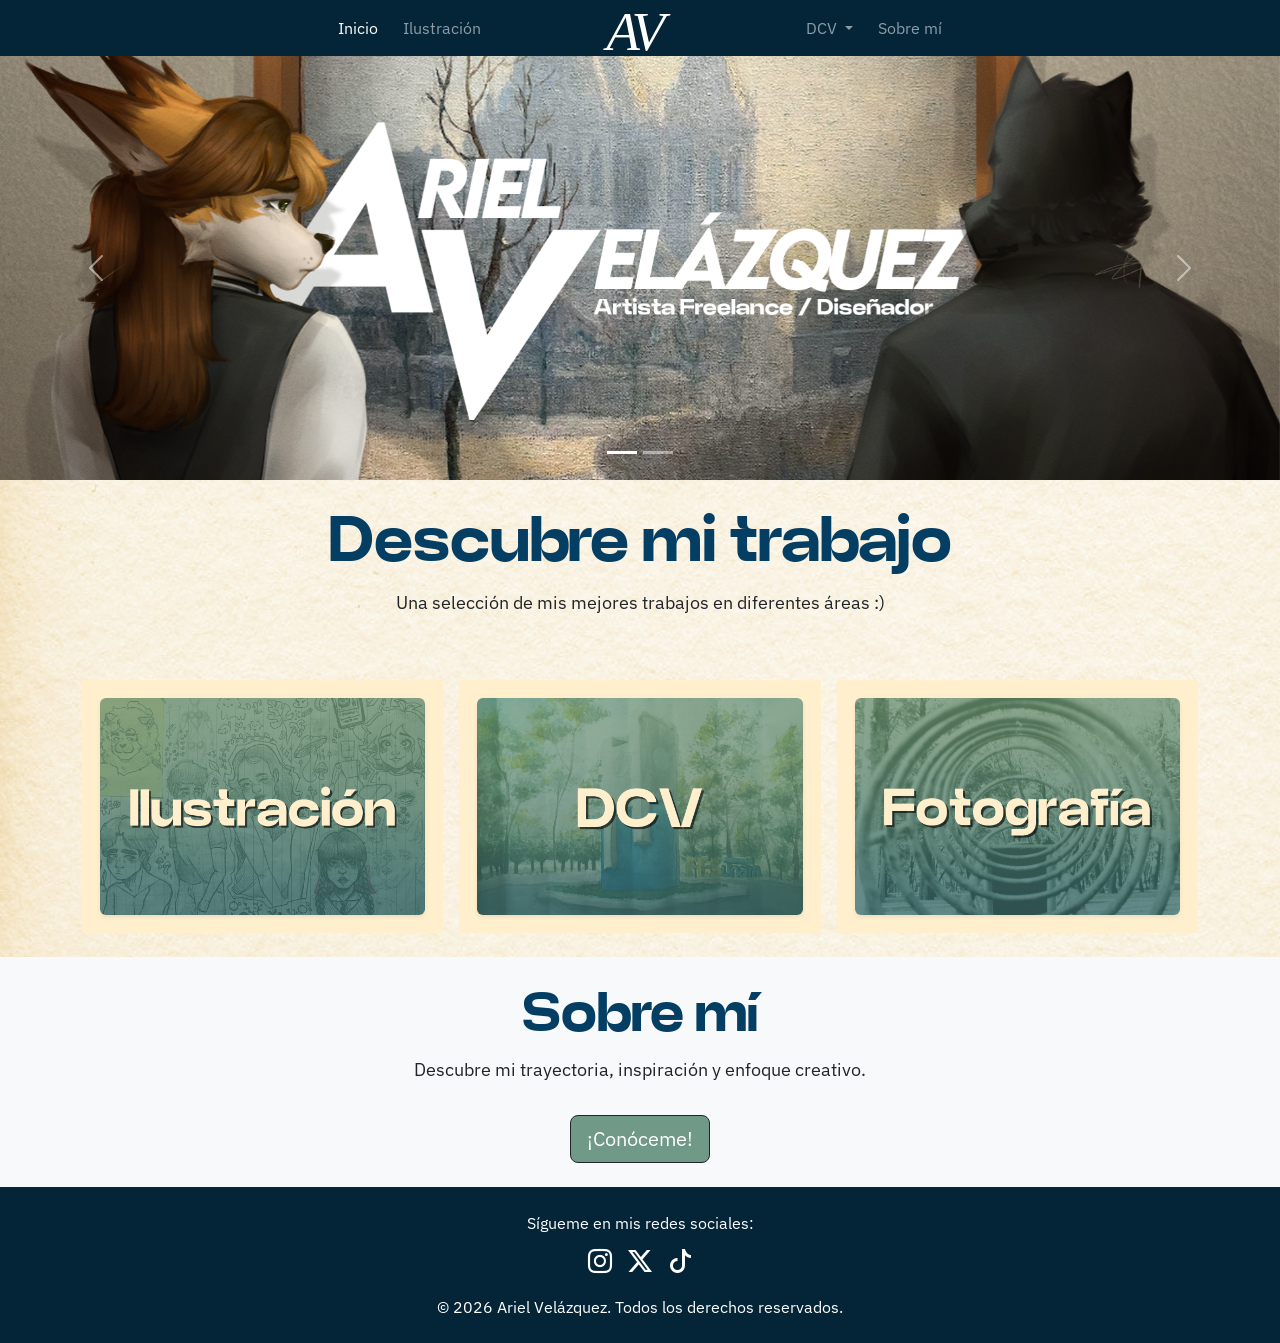
==== index.html @ 0bf0934d "first commit" ====
<!DOCTYPE html>
<html lang="en">
<head>
    <meta charset="UTF-8">
    <meta name="viewport" content="width=device-width, initial-scale=1.0">
    <title>index</title>
    <link rel="stylesheet" href="CSS/bootstrap.min.css">
    <link rel="stylesheet" href="CSS/STyle.css">
    <link rel="stylesheet" href="https://cdn.jsdelivr.net/npm/bootstrap-icons@1.11.1/font/bootstrap-icons.min.css">
    <script src="JS/bootstrap.bundle.min.js"></script>
</head>
<body class="background-image">

   <!-- Barra de navegación -->     

    <nav class="navbar navbar-expand-lg navbar-dark navcolor Contenido">
  <div class="container-fluid">
    <button class="navbar-toggler order-1" type="button" data-bs-toggle="collapse" data-bs-target="#navbarSupportedContent" aria-controls="navbarSupportedContent" aria-expanded="false" aria-label="Toggle navigation">
      <span class="navbar-toggler-icon"></span>
    </button>
    <a class="navbar-brand centered-brand" href="index.html">
      <img src="IMG/log00.svg" alt="Ariel Velázquez" class="navbar-logo">
    </a>
    <div class="collapse navbar-collapse w-100 order-2" id="navbarSupportedContent">
      <ul class="navbar-nav me-auto mb-2 mb-lg-0">
        <li class="nav-item">
          <a class="nav-link active" aria-current="page" href="index.html">Inicio</a>
        </li>
        <li class="nav-item">
          <a class="nav-link" href="Ilustración.html">Ilustración</a>
        </li>
      </ul>
      <ul class="navbar-nav ms-auto mb-2 mb-lg-0">
        <li class="nav-item dropdown">
          <a class="nav-link dropdown-toggle" href="#" role="button" data-bs-toggle="dropdown" aria-expanded="false">
            DCV
          </a>
          <ul class="dropdown-menu dropdown-menu-end">
            <li><a class="dropdown-item" href="TrabajosDCV.html">Trabajos</a></li>
            <li><a class="dropdown-item" href="Fotografía.html">Fotografía</a></li>
          </ul>
        </li>
        <li class="nav-item">
          <a class="nav-link" href="SobreMi.html">Sobre mí</a>
        </li>
      </ul>
    </div>
  </div>
</nav>

<!--Carrusel-->
<div id="carouselExampleIndicators" class="carousel slide" data-bs-ride="true">
  <div class="carousel-indicators">
    <button type="button" data-bs-target="#carouselExampleIndicators" data-bs-slide-to="0" class="active" aria-current="true" aria-label="Slide 1"></button>
    <button type="button" data-bs-target="#carouselExampleIndicators" data-bs-slide-to="1" aria-label="Slide 2"></button>
  </div>
  <div class="carousel-inner">
    <div class="carousel-item active">
      <img src="IMG/Banner2.png" class="d-block w-100" alt="...">
    </div>
    <div class="carousel-item">
      <img src="IMG/Banner.png" class="d-block w-100" alt="...">
    </div>
  </div>
  <button class="carousel-control-prev" type="button" data-bs-target="#carouselExampleIndicators" data-bs-slide="prev">
    <span class="carousel-control-prev-icon" aria-hidden="true"></span>
    <span class="visually-hidden">Previous</span>
  </button>
  <button class="carousel-control-next" type="button" data-bs-target="#carouselExampleIndicators" data-bs-slide="next">
    <span class="carousel-control-next-icon" aria-hidden="true"></span>
    <span class="visually-hidden">Next</span>
  </button>
</div>

<!--COntenido -->

<div class="container text-center py-4">
  <h1 class="Titulos display-3">Descubre mi trabajo</h1>
  <p class="contenido-big">Una selección de mis mejores trabajos en diferentes áreas :)</p>
</div>

<section class="container py-4">
  <div class="row g-3 justify-content-center">
    <div class="col-12 col-md-4">
      <a href="Ilustración.html" class="feature-card d-flex flex-column align-items-center text-center h-100" role="button">
        <img src="IMG/ilus.png" class="img-fluid rounded shadow-sm" alt="Ilustración">
      </a>
    </div>
    <div class="col-12 col-md-4">
      <a href="TrabajosDCV.html" class="feature-card d-flex flex-column align-items-center text-center h-100" role="button">
        <img src="IMG/DCV.png" class="img-fluid rounded shadow-sm" alt="DCV">
      </a> 
    </div>
    <div class="col-12 col-md-4">
      <a href="Fotografía.html" class="feature-card d-flex flex-column align-items-center text-center h-100" role="button">
        <img src="IMG/foto.png" class="img-fluid rounded shadow-sm" alt="Fotografía">
      </a>
    </div>
  </div>
</section>

<!--sección chiquita del about me/contacto-->
<section class="bg-light py-4">
  <div class="container text-center">
    <h1 class="Titulos display-4">Sobre mí</h1>
    <p class="contenido-big">Descubre mi trayectoria, inspiración y enfoque creativo.</p>
    <a href="SobreMi.html" class="btn btn-lg btn-dark conoceme Contenido mt-3">¡Conóceme!</a>
  </div>
</section>

<!-- FOOTER -->

<footer class="navcolor text-white text-center py-4 Contenido">
  <div class="container">
    <p class="mb-2">Sígueme en mis redes sociales:</p>
   
    <div class="d-flex justify-content-center gap-3">
      <a href="https://www.instagram.com/is_ariel.vl?igsh=MWg5bndzdXdxYmE5eQ%3D%3D&utm_source=qr" target="_blank" class="text-white fs-4">
        <i class="bi bi-instagram"></i>
      </a>
      <a href="https://x.com/arieldraws01?s=21" target="_blank" class="text-white fs-4">
        <i class="bi bi-twitter-x"></i>
      </a>
      <a href="https://www.tiktok.com/@arieldraws06?_r=1&_t=ZS-965SLfiTmDZ" target="_blank" class="text-white fs-4">
        <i class="bi bi-tiktok"></i>
      </a>
    </div>

    <p class="mt-3 mb-0">&copy; 2026 Ariel Velázquez. Todos los derechos reservados.</p>
  </div>
</footer>

</body>
</html>
---- CSS/STyle.css ----
/*Fuentes*/
@font-face {
    font-family: 'Titulos';
    src: url('../FONTS/NeuePower-Ultra.ttf') format('truetype');
    font-weight: normal;
    font-style: normal;
    font-display: swap;
}
.Titulos {
    font-family: 'Titulos', sans-serif;
}

@font-face {
    font-family: 'Contenido';
    src: url('../FONTS/IBMPlexSans-VariableFont_wdth,wght.ttf') format('truetype');
    font-weight: normal;
    font-style: normal;
    font-display: swap;
}
.Contenido {
    font-family: 'Contenido', sans-serif;
}

.contenido-big{
    font-family: 'Contenido', sans-serif;
    font-size: 18px;
}

/* Centrado de logo*/
.navbar .container-fluid {
    position: relative;
}
.navbar-brand.centered-brand {
    position: absolute;
    left: 50%;
    transform: translateX(-50%);
}
.navbar-brand.centered-brand .navbar-logo {
    height: 46px;
    width: auto;
    display: block;
}
@media (max-width: 991.98px) {
    .navbar-brand.centered-brand {
        position: static;
        transform: none;
    }
}

/*Acercar todo */
@media (min-width: 992px) {
    .navbar .navbar-collapse {
        display: flex;
        justify-content: space-between;
        max-width: 620px;
        margin: 0 auto;
    }
    .navbar-nav.me-auto,
    .navbar-nav.ms-auto {
        display: flex;
        align-items: center;
        gap: 5px;
    }
    .navbar-nav.me-auto {
        margin-right: 7px;
    }
    .navbar-nav.ms-auto {
        margin-left: 7px;
    }
    .navbar-nav .nav-item + .nav-item {
        margin-left: 4px;
    }
    .navbar-nav .nav-link {
        padding-left: 6px;
        padding-right: 6px;
    }
}

/*Tarjetas y hover*/

.feature-card {
    width: 100%;
    padding: 18px;
    background: rgb(255, 239, 204);
    transition: transform 0.2s ease, box-shadow 0.2s ease;
}
.feature-card:hover {
    transform: translateY(-4px);
    box-shadow: 0 14px 30px rgba(0, 0, 0, 0.08);
    border-color: rgba(0, 0, 0, 0.12);
}

/* pie de imagen */

.gallery-caption { margin-top: 8px;
     font-size: 16px; 
     color: #212529; 
     text-align: center; 
     font-family: 'Contenido', sans-serif; }

/*colores*/

.background-image{
    background-image: url('../IMG/fondop.jpg');
    background-size: cover;
    background-position: center;
}
.navcolor{
    background-color:rgb(4, 36, 56)
}

h1{
    color: rgb(4, 62, 99)
}

.conoceme{
    background:rgb(113, 153, 135)
}

/* Tamaño de la tarjeta*/
.flip-card {
    background-color: transparent;
    width: 100%;
    max-width: 440px;
    aspect-ratio: 1 / 1;
    perspective: 1000px;
}

.flip-card-inner {
    position: relative;
    width: 100%;
    height: 100%;
    transition: transform 0.6s;
    transform-style: preserve-3d;
    cursor: pointer;
}

/* Giro al hacer click */
.flip-card-inner.is-flipped {
    transform: rotateY(180deg);
}

.flip-card-front, .flip-card-back {
    position: absolute;
    width: 100%;
    height: 100%;
    -webkit-backface-visibility: hidden; 
    backface-visibility: hidden;
}

.flip-card-back {
    transform: rotateY(180deg);
}

/* Imagen ocupe todo el cuadro */
.flip-card img {
    width: 100%;
    height: 100%;
    object-fit: cover;
}
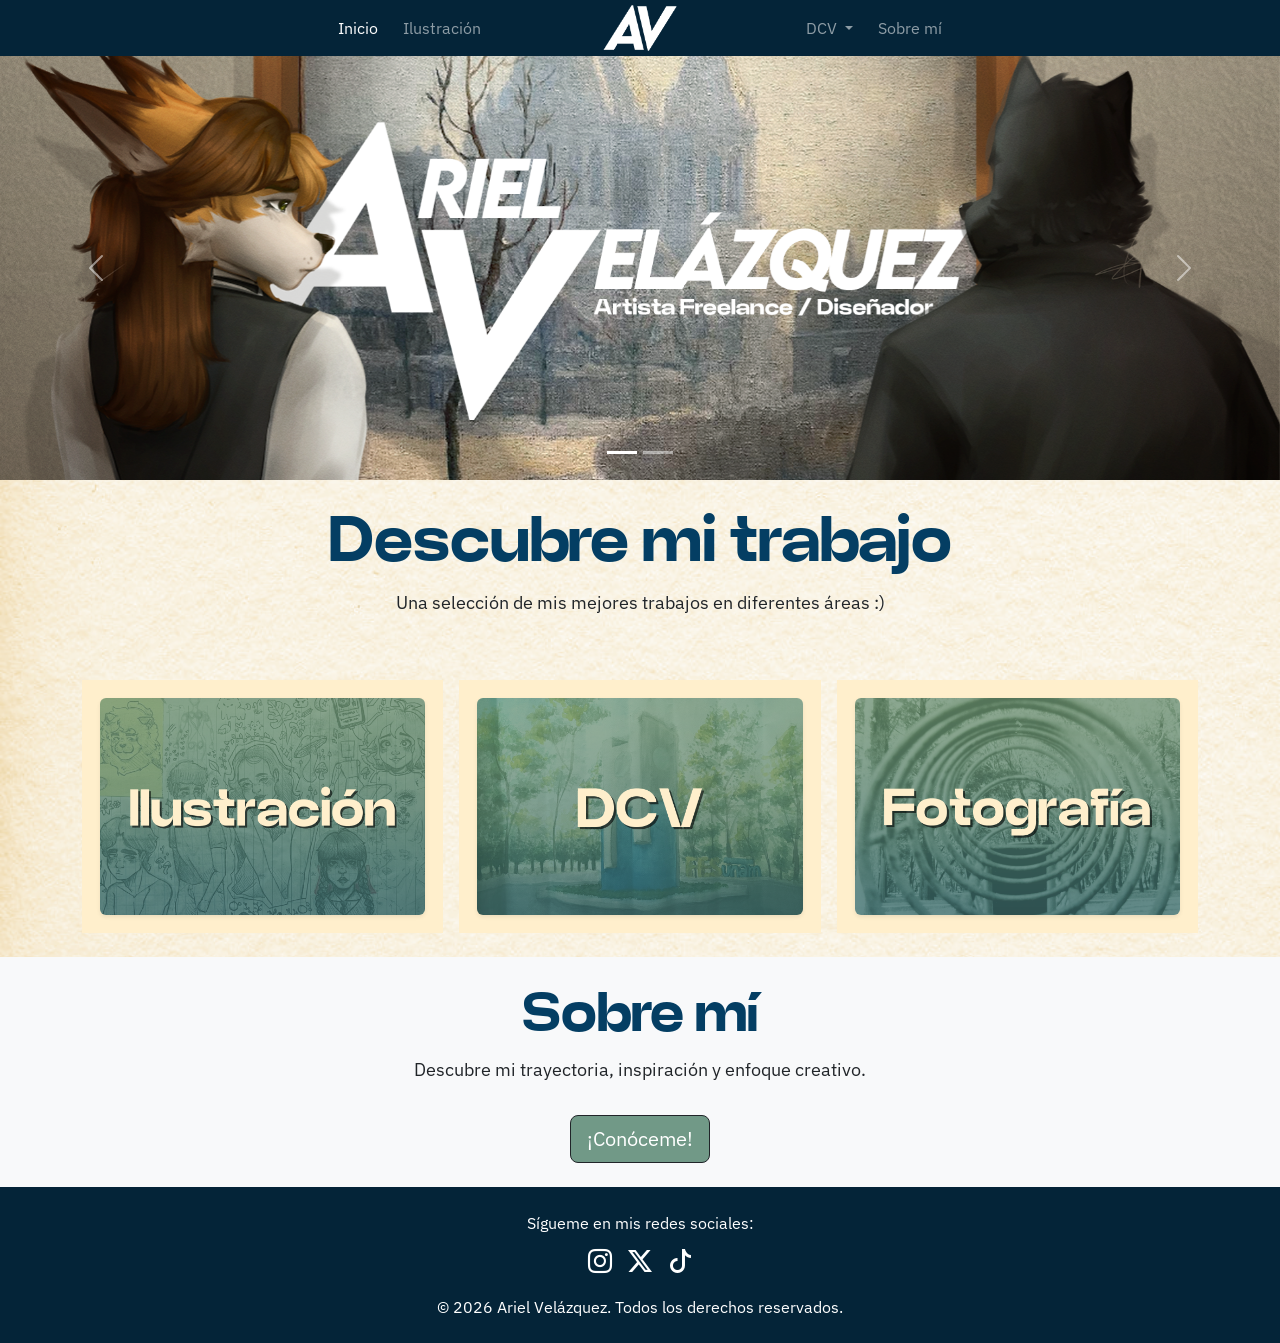
==== commit 299873ae: "Cambio logo" ====
--- a/index.html
+++ b/index.html
@@ -19,7 +19,7 @@
       <span class="navbar-toggler-icon"></span>
     </button>
     <a class="navbar-brand centered-brand" href="index.html">
-      <img src="IMG/log00.svg" alt="Ariel Velázquez" class="navbar-logo">
+      <img src="IMG/lOGO.png" alt="Ariel Velázquez" class="navbar-logo">
     </a>
     <div class="collapse navbar-collapse w-100 order-2" id="navbarSupportedContent">
       <ul class="navbar-nav me-auto mb-2 mb-lg-0">
